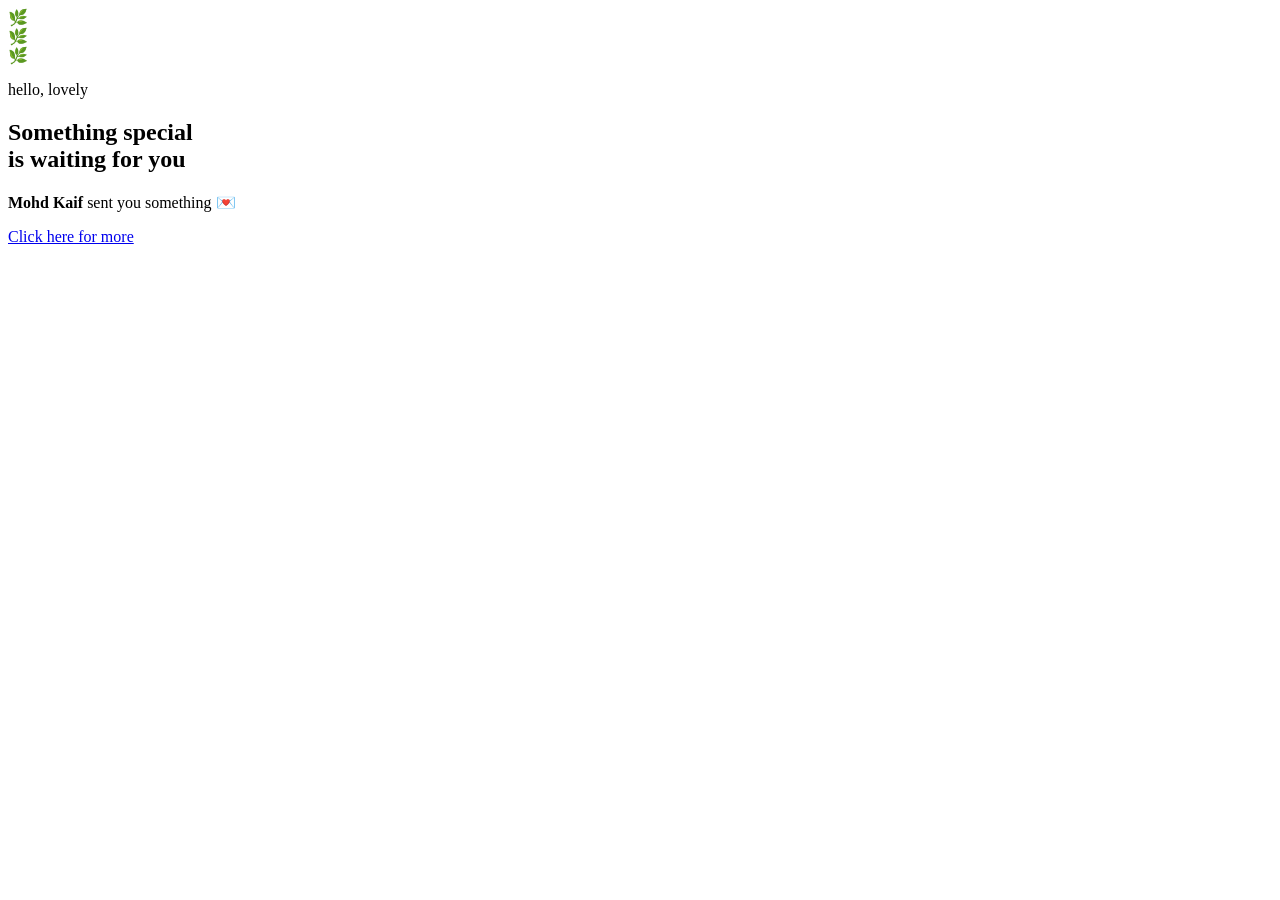
==== index.html @ bf944f6a "add index.html" ====
<!DOCTYPE html>
<html lang="en">
<head>
  <meta charset="UTF-8">
  <meta name="viewport" content="width=device-width, initial-scale=1">
  <meta name="theme-color" content="#b9ccbd">
  <title>A little something for you 🌿</title>
  <link rel="preconnect" href="https://fonts.googleapis.com">
  <link rel="preconnect" href="https://fonts.gstatic.com" crossorigin>
  <link href="https://fonts.googleapis.com/css2?family=Caveat:wght@500;700&family=Cormorant+Garamond:wght@500;600&family=Playfair+Display:ital,wght@0,700;1,700&display=swap" rel="stylesheet">
  <link rel="stylesheet" href="style.css">
</head>
<body>
  <div class="corner tl">🌿</div>
  <div class="corner br">🌿</div>
  <div id="petals"></div>

  <main class="stage">
    <section class="card">
      <span class="leaf-icon">🌿</span>
      <p class="eyebrow">hello, lovely</p>
      <h1>Something <span>special</span><br>is waiting for you</h1>
      <p class="sub"><b>Mohd Kaif</b> sent you something 💌</p>
      <a class="btn" id="goBtn" href="message.html">Click here for more</a>
    </section>
  </main>

  <script src="script.js"></script>
</body>
</html>
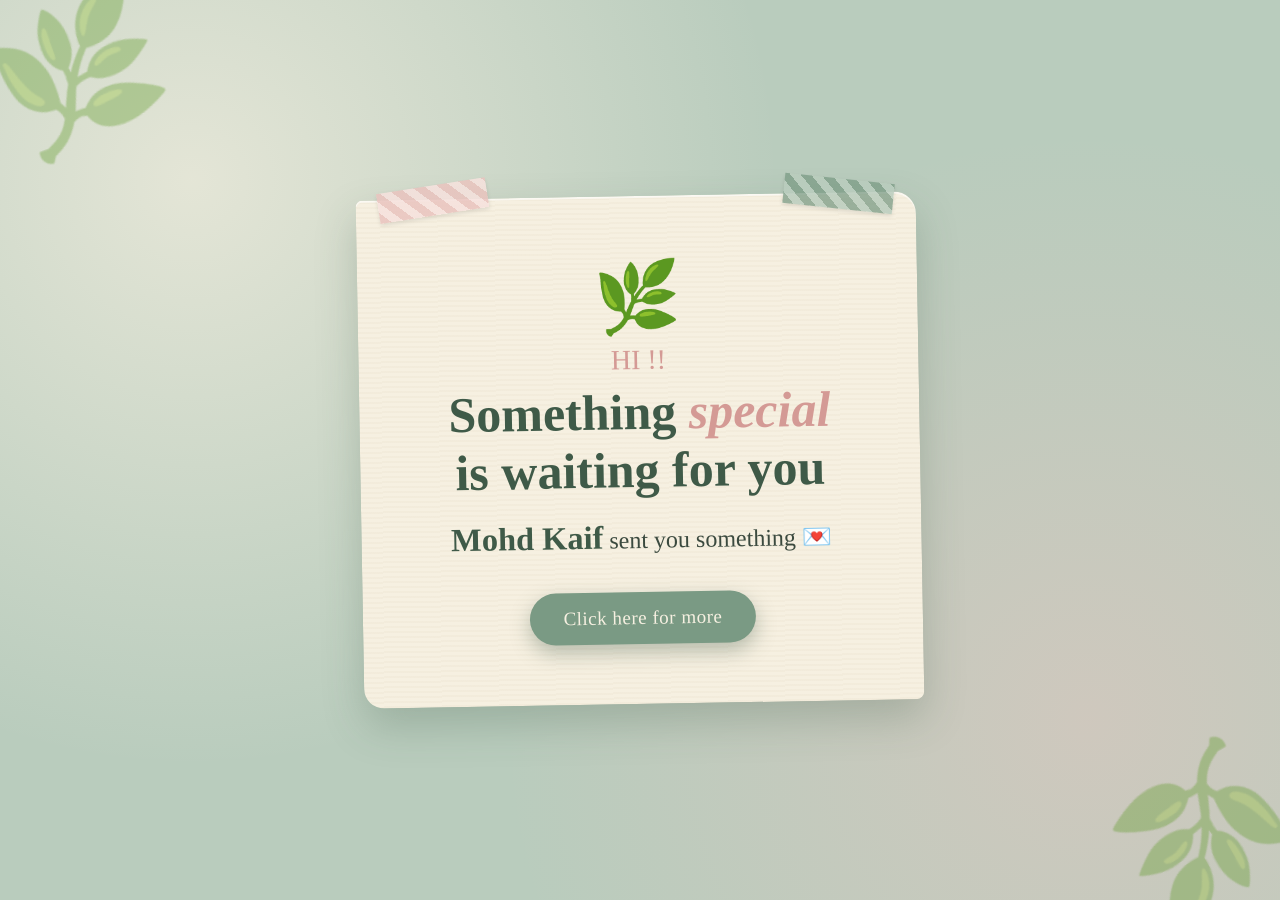
==== commit e914f1e7: "update index.html" ====
--- a/index.html
+++ b/index.html
@@ -18,7 +18,7 @@
   <main class="stage">
     <section class="card">
       <span class="leaf-icon">🌿</span>
-      <p class="eyebrow">hello, lovely</p>
+      <p class="eyebrow">HI !! </p>
       <h1>Something <span>special</span><br>is waiting for you</h1>
       <p class="sub"><b>Mohd Kaif</b> sent you something 💌</p>
       <a class="btn" id="goBtn" href="message.html">Click here for more</a>
--- a/style.css
+++ b/style.css
@@ -0,0 +1,210 @@
+/* ===== Soft Botanical theme: Organic & Serene ===== */
+:root {
+  --sage: #b9ccbd;
+  --sage-deep: #7a9a84;
+  --sage-dark: #3f5a48;
+  --ecru: #f6f0e1;
+  --paper: #efe4cc;
+  --blush: #e9c3be;
+  --blush-deep: #d49a95;
+  --ink: #3b4a3f;
+}
+
+* { box-sizing: border-box; margin: 0; padding: 0; }
+
+html { scroll-behavior: smooth; }
+
+body {
+  min-height: 100vh;
+  min-height: 100dvh;
+  font-family: "Cormorant Garamond", Georgia, serif;
+  color: var(--ink);
+  background:
+    radial-gradient(circle at 15% 20%, rgba(246,240,225,.7), transparent 45%),
+    radial-gradient(circle at 85% 80%, rgba(233,195,190,.45), transparent 45%),
+    var(--sage);
+  overflow-x: hidden;
+  -webkit-tap-highlight-color: transparent;
+}
+
+/* floating leaves / petals layer */
+#petals { position: fixed; inset: 0; pointer-events: none; overflow: hidden; z-index: 1; }
+.petal {
+  position: absolute;
+  top: -10%;
+  opacity: .85;
+  animation: fall linear forwards;
+  user-select: none;
+}
+@keyframes fall {
+  0%   { transform: translateY(0) translateX(0) rotate(0deg); opacity: 0; }
+  10%  { opacity: .9; }
+  100% { transform: translateY(115vh) translateX(var(--drift, 40px)) rotate(var(--spin, 360deg)); opacity: .8; }
+}
+
+/* decorative corner foliage */
+.corner { position: fixed; font-size: clamp(60px, 14vw, 140px); opacity: .35; pointer-events: none; z-index: 0; }
+.corner.tl { top: -10px; left: -10px; transform: rotate(-20deg); }
+.corner.br { bottom: -14px; right: -10px; transform: rotate(150deg); }
+
+/* ===== Page 1: welcome ===== */
+.stage {
+  position: relative; z-index: 2;
+  min-height: 100vh; min-height: 100dvh;
+  display: flex; align-items: center; justify-content: center;
+  padding: 24px 16px;
+}
+
+.card {
+  position: relative;
+  width: min(92vw, 560px);
+  background:
+    repeating-linear-gradient(0deg, rgba(160,130,80,.04) 0 2px, transparent 2px 5px),
+    var(--ecru);
+  border-radius: 6px 22px 8px 20px;
+  padding: clamp(36px, 7vw, 60px) clamp(22px, 6vw, 50px);
+  text-align: center;
+  box-shadow: 0 18px 40px rgba(63,90,72,.25), 0 2px 0 rgba(255,255,255,.6) inset;
+  transform: rotate(-1deg);
+  animation: floatIn 1.2s cubic-bezier(.2,.8,.2,1) both;
+}
+@keyframes floatIn {
+  from { opacity: 0; transform: translateY(40px) rotate(3deg) scale(.95); }
+  to   { opacity: 1; transform: translateY(0) rotate(-1deg) scale(1); }
+}
+
+/* washi tape */
+.card::before, .card::after {
+  content: "";
+  position: absolute; top: -14px;
+  width: 110px; height: 30px;
+  background: repeating-linear-gradient(45deg, rgba(233,195,190,.85) 0 8px, rgba(246,225,221,.85) 8px 16px);
+  box-shadow: 0 2px 4px rgba(0,0,0,.1);
+}
+.card::before { left: 22px; transform: rotate(-8deg); }
+.card::after  { right: 22px; transform: rotate(7deg); background: repeating-linear-gradient(45deg, rgba(122,154,132,.75) 0 8px, rgba(185,204,189,.85) 8px 16px); }
+
+.leaf-icon { font-size: clamp(46px, 11vw, 70px); display: inline-block; animation: sway 4s ease-in-out infinite; }
+@keyframes sway { 0%,100% { transform: rotate(-8deg); } 50% { transform: rotate(8deg); } }
+
+.eyebrow {
+  font-family: "Caveat", cursive;
+  font-size: clamp(22px, 5vw, 28px);
+  color: var(--blush-deep);
+  margin-top: 6px;
+}
+
+h1 {
+  font-family: "Playfair Display", serif;
+  font-weight: 700;
+  font-size: clamp(30px, 8vw, 50px);
+  line-height: 1.15;
+  color: var(--sage-dark);
+  margin: 8px 0 14px;
+}
+h1 span { color: var(--blush-deep); font-style: italic; }
+
+.sub {
+  font-size: clamp(19px, 4.6vw, 24px);
+  line-height: 1.5;
+  margin-bottom: 30px;
+}
+.sub b { font-family: "Caveat", cursive; font-size: 1.35em; color: var(--sage-dark); }
+
+.btn {
+  display: inline-block;
+  font-family: "Playfair Display", serif;
+  font-size: clamp(16px, 4.2vw, 19px);
+  letter-spacing: .5px;
+  text-decoration: none;
+  color: var(--ecru);
+  background: var(--sage-deep);
+  padding: 15px 34px;
+  border: none;
+  border-radius: 999px;
+  cursor: pointer;
+  box-shadow: 0 8px 20px rgba(63,90,72,.35);
+  transition: transform .25s, background .25s, box-shadow .25s;
+  animation: pulse 2.4s ease-in-out infinite;
+}
+.btn:hover, .btn:focus-visible { background: var(--sage-dark); transform: translateY(-3px) scale(1.04); outline: none; }
+.btn:active { transform: scale(.96); }
+@keyframes pulse {
+  0%,100% { box-shadow: 0 8px 20px rgba(63,90,72,.35), 0 0 0 0 rgba(212,154,149,.55); }
+  50%     { box-shadow: 0 8px 20px rgba(63,90,72,.35), 0 0 0 14px rgba(212,154,149,0); }
+}
+
+/* ===== Page 2: messages ===== */
+.wrap {
+  position: relative; z-index: 2;
+  max-width: 720px;
+  margin: 0 auto;
+  padding: 40px 18px 90px;
+}
+
+.hero { text-align: center; padding: 30px 0 20px; animation: floatIn 1.2s both; }
+.hero h1 { font-size: clamp(30px, 8vw, 48px); }
+.hero p.hand { font-family: "Caveat", cursive; font-size: clamp(22px, 5vw, 28px); color: var(--sage-dark); }
+
+.note {
+  position: relative;
+  background:
+    repeating-linear-gradient(0deg, rgba(160,130,80,.05) 0 2px, transparent 2px 5px),
+    var(--paper);
+  border-radius: 4px 16px 6px 14px;
+  padding: 30px 26px 26px;
+  margin: 34px 0;
+  box-shadow: 0 12px 28px rgba(63,90,72,.22);
+  font-size: clamp(20px, 4.8vw, 25px);
+  line-height: 1.55;
+  opacity: 0;
+  transform: translateY(40px) rotate(var(--tilt, 0deg));
+  transition: opacity .9s ease, transform .9s cubic-bezier(.2,.8,.2,1);
+}
+.note.show { opacity: 1; transform: translateY(0) rotate(var(--tilt, 0deg)); }
+.note:nth-of-type(odd)  { --tilt: -1.2deg; }
+.note:nth-of-type(even) { --tilt: 1.2deg; background-color: var(--ecru); }
+.note::before {
+  content: "";
+  position: absolute; top: -13px; left: 50%;
+  width: 90px; height: 26px;
+  transform: translateX(-50%) rotate(-3deg);
+  background: repeating-linear-gradient(45deg, rgba(233,195,190,.85) 0 7px, rgba(246,225,221,.85) 7px 14px);
+  box-shadow: 0 2px 4px rgba(0,0,0,.1);
+}
+.note .emoji { font-size: 1.5em; display: block; margin-bottom: 6px; }
+.note .hand { font-family: "Caveat", cursive; font-size: 1.25em; color: var(--sage-dark); }
+
+.finale { text-align: center; margin-top: 50px; }
+.finale .smile {
+  font-size: clamp(70px, 20vw, 110px);
+  display: block; margin: 10px 0 18px;
+  transition: transform .4s;
+}
+.finale .smile.pop { animation: pop .8s ease; }
+@keyframes pop { 0% { transform: scale(.4) rotate(-20deg); } 60% { transform: scale(1.3) rotate(10deg); } 100% { transform: scale(1) rotate(0); } }
+
+.final-msg {
+  font-family: "Caveat", cursive;
+  font-size: clamp(28px, 7vw, 42px);
+  color: var(--sage-dark);
+  min-height: 1.4em;
+  margin-top: 22px;
+}
+
+.back { display: inline-block; margin-top: 28px; font-family: "Caveat", cursive; font-size: 22px; color: var(--sage-dark); text-decoration: none; opacity: .8; }
+.back:hover { opacity: 1; text-decoration: underline; }
+
+/* big screens */
+@media (min-width: 900px) {
+  .note { padding: 38px 40px 32px; }
+}
+/* very small phones */
+@media (max-width: 360px) {
+  .card { padding: 34px 16px; }
+  .note { padding: 26px 18px 22px; }
+}
+@media (prefers-reduced-motion: reduce) {
+  * { animation: none !important; transition: none !important; }
+  .note { opacity: 1; transform: none; }
+}
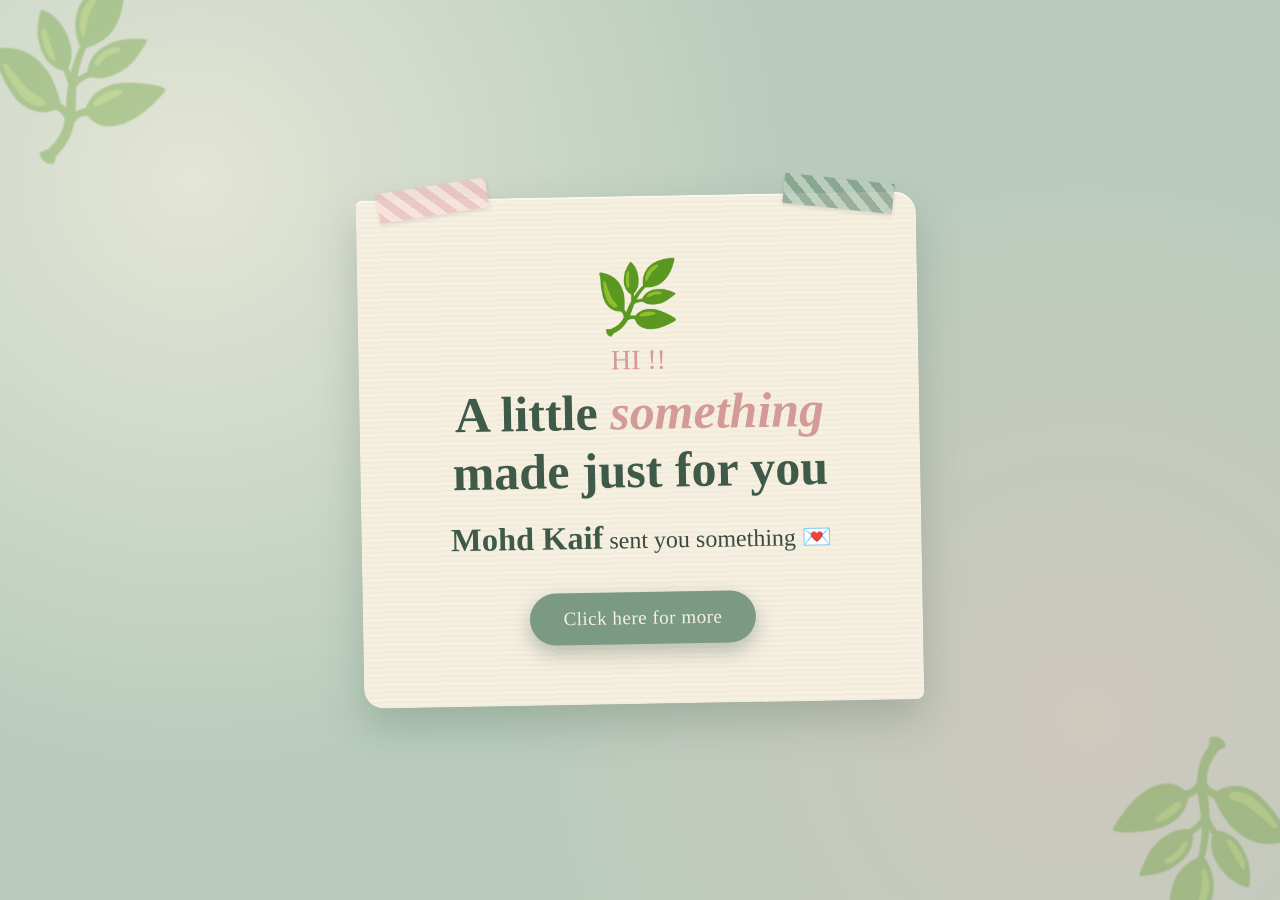
==== commit 7cd5f2a5: "update index.html" ====
--- a/index.html
+++ b/index.html
@@ -19,7 +19,7 @@
     <section class="card">
       <span class="leaf-icon">🌿</span>
       <p class="eyebrow">HI !! </p>
-      <h1>Something <span>special</span><br>is waiting for you</h1>
+      <h1>A little <span>something</span><br>made just for you</h1>
       <p class="sub"><b>Mohd Kaif</b> sent you something 💌</p>
       <a class="btn" id="goBtn" href="message.html">Click here for more</a>
     </section>
